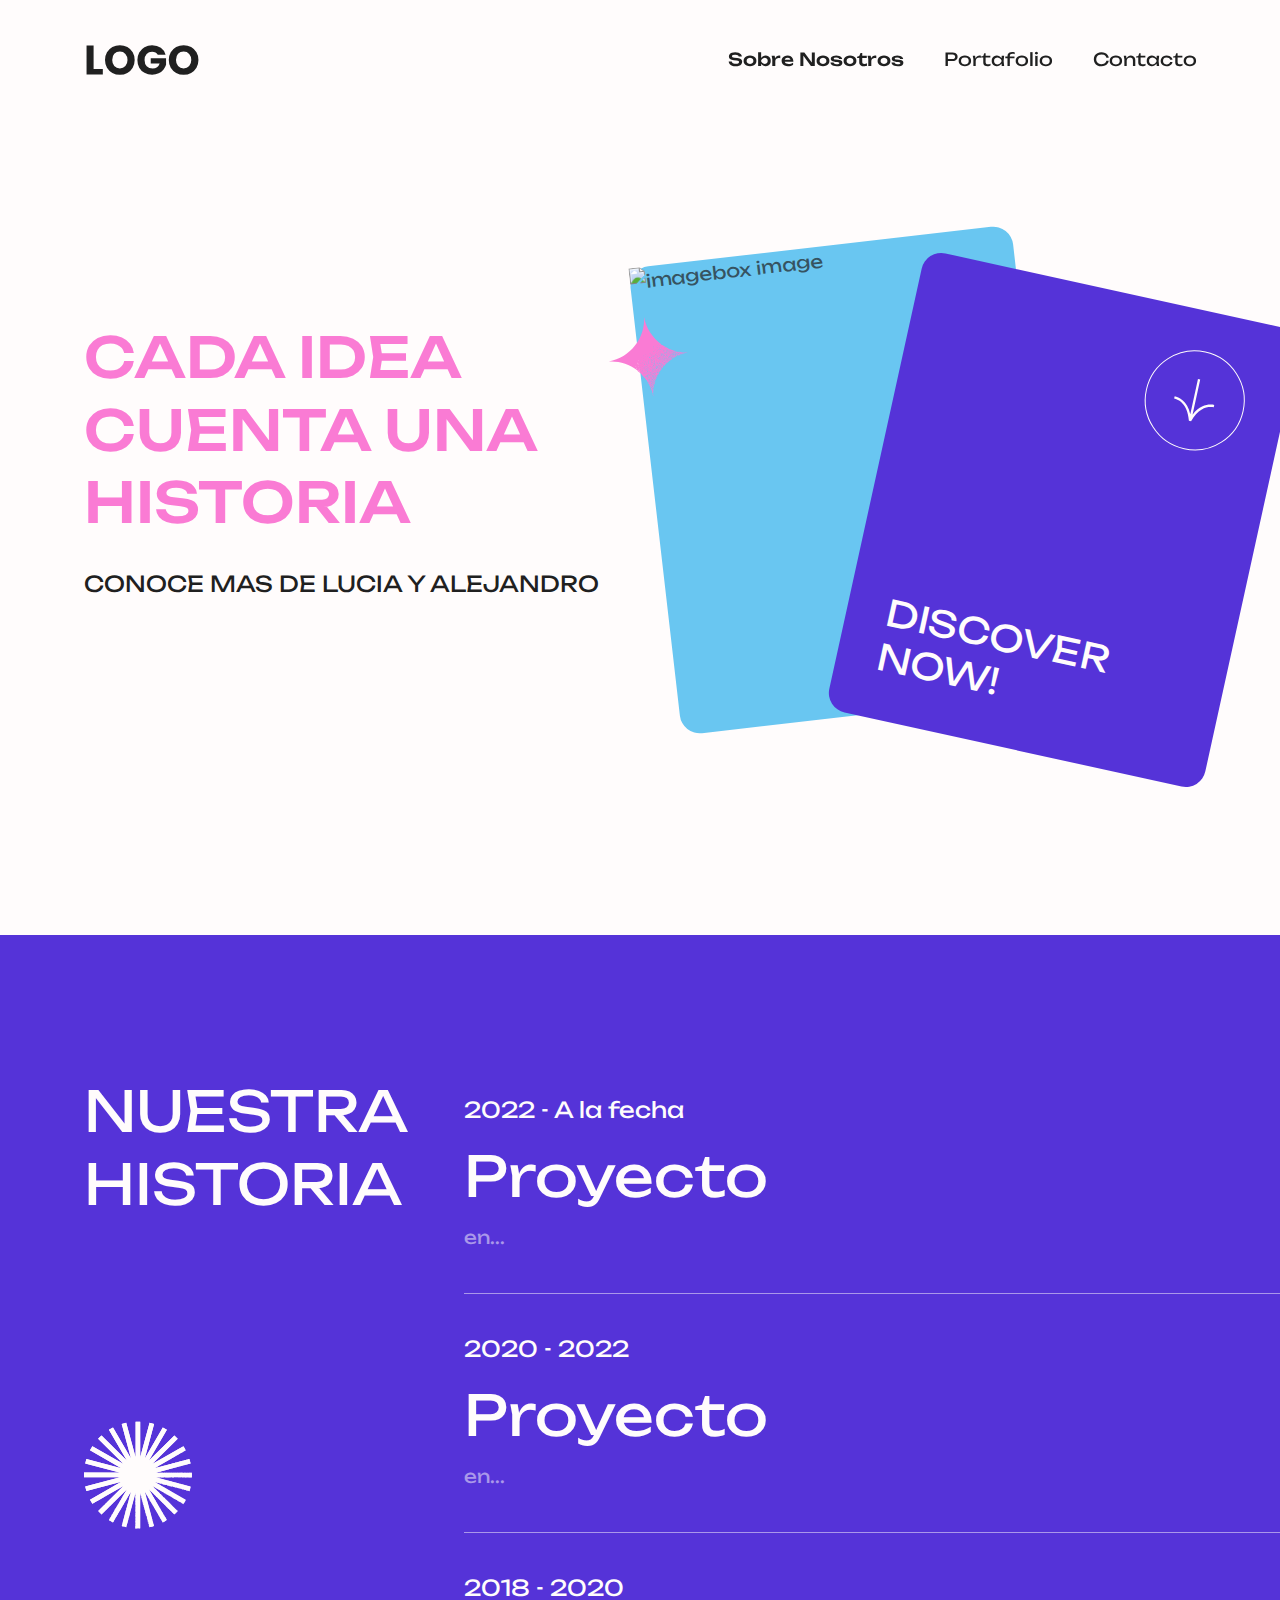
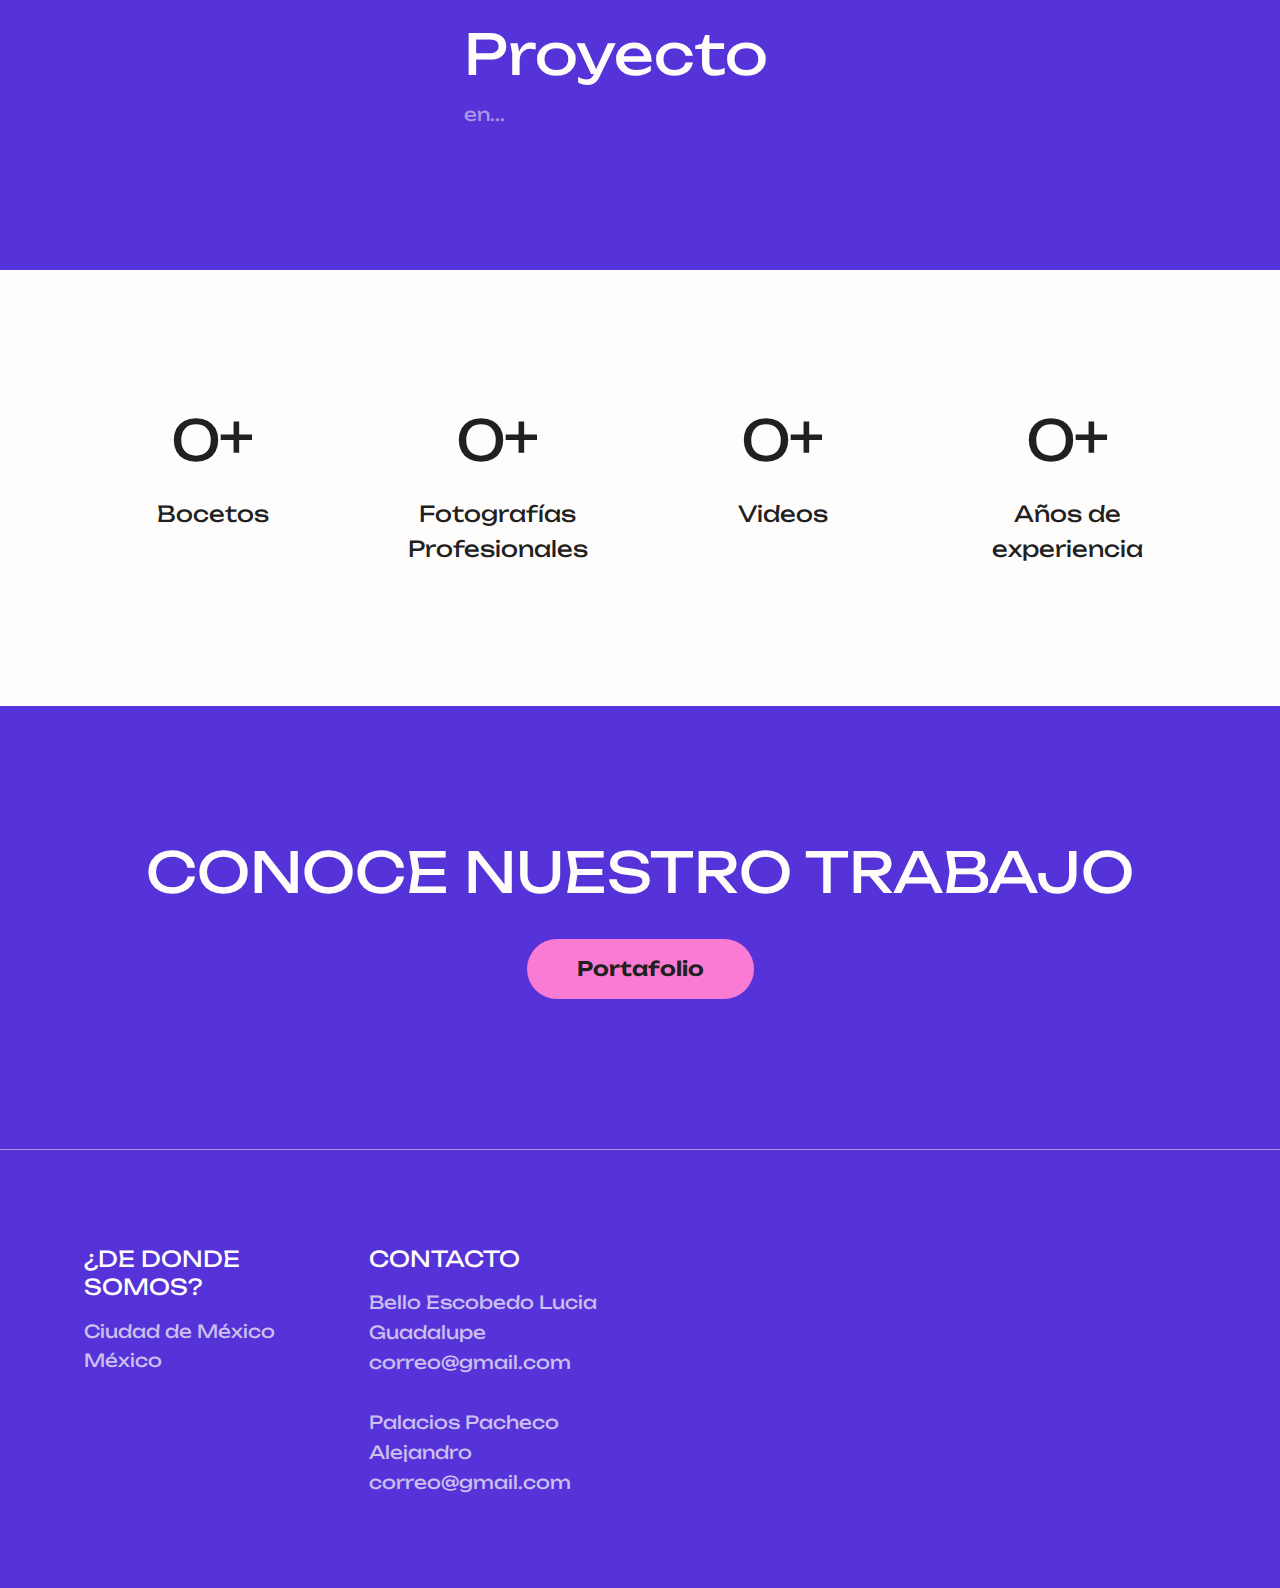
==== index.html @ 8352dde5 "change about html name" ====
<!DOCTYPE html>
<html lang="en">

<head>
  <!-- Meta Tags -->
  <meta charset="utf-8">
  <meta http-equiv="x-ua-compatible" content="ie=edge">
  <meta name="viewport" content="width=device-width, initial-scale=1">
  <meta name="author" content="Laralink">
  <!-- Favicon Icon -->
  <link rel="icon" href="assets/img/favicon.png">
  <title>Sobre Nosotros</title>
  <!-- Plugins Links -->
  <link rel="stylesheet" href="assets/css/bootstrap.min.css">
  <link rel="stylesheet" href="assets/css/fontawesome.min.css">
  <link rel="stylesheet" href="assets/css/odometer-theme-default.css">
  <link rel="stylesheet" href="assets/css/slick.css">
  <!-- Style Links -->
  <link rel="stylesheet" href="assets/css/style.css">
</head>

<body>
  <!-- Start Header Section -->
  <header class="cs_site_header cs_style_1 cs_sticky_header">
    <div class="cs_main_header">
      <div class="container">
        <div class="cs_main_header_in">
          <div class="cs_main_header_left">
            <a class="cs_site_branding" href="index.html">
              <img src="assets/img/logo.svg" alt="Logo">
            </a>
          </div>
          <div class="cs_main_header_right">
            <div class="cs_nav">
              <ul class="cs_nav_list">
                <li class="active">
                  <a href="about.html">Sobre Nosotros</a>
                </li>
                <li>
                  <a href="project.html">Portafolio</a>
                </li>
                <li>
                  <a href="contact.html">Contacto</a>
                </li>
              </ul>
            </div>
          </div>
        </div>
      </div>
    </div>
  </header>
  <!-- End Header Section -->
  <main>
    <!-- Start Hero Section -->
    <section class="cs_hero cs_style_5 position-relative">
      <div class="cs_height_200 cs_height_lg_150"></div>
      <div class="cs_height_45 cs_height_lg_30"></div>
      <div class="container">
        <div class="row align-items-center">
          <div class="col-xl-6">
            <div class="cs_hero_text">
              <h1 class="cs_hero_title cs_font_70 text-uppercase cs_focus_color_2 cs_medium">
                CADA IDEA <br>
                CUENTA UNA <br>HISTORIA
              </h1>
              <div class="cs_hero_subtitle cs_font_25 text-uppercase cs_primary_color">
                Conoce mas de Lucia y Alejandro
              </div>
            </div>
            <div class="cs_height_lg_50"></div>
          </div>
          <div class="col-xl-6">
            <div class="cs_card_wrap">
              <div class="cs_imagebox cs_style_5 cs_focus_bg_3">
                <div class="cs_imagebox_thumbnail">
                  <img class="cs_imagebox_img" src="assets/img/hero/h2.png" alt="imagebox image">
                  <img class="cs_sprin_animation position-absolute" src="assets/img/shapes/star_shape_9.svg" alt="imagebox image">
                </div>
              </div>
              <div class="cs_card cs_style_1 cs_focus_bg cs_white_color">
                <div class="cs_card_in d-flex flex-column justify-content-between">
                  <a href="#experience" class="cs_btn cs_style_3 align-self-end">
                    <img src="assets/img/icons/card_1_light.svg" alt="arrow-icon">
                    <img src="assets/img/icons/card_1_light.svg" alt="arrow-icon">
                  </a>
                  <div class="cs_card_title cs_font_40">
                    DISCOVER <br>
                    NOW!
                  </div>
                </div>
              </div>
            </div>
          </div>
        </div>
      </div>
      <div class="cs_height_200 cs_height_lg_160"></div>
      <div class="cs_height_30"></div>
    </section>
    <!-- End Hero Section -->
    <!-- Start Exprience Section -->
    <section id="experience" class="cs_focus_bg cs_white_color">
      <div class="cs_height_140 cs_height_lg_70"></div>
      <div class="container">
        <div class="row">
          <div class="col-lg-4">
            <div>
              <h2 class="cs_section_title cs_normal cs_white_color cs_font_70 mb-0">
                NUESTRA HISTORIA
              </h2>
              <div class="cs_height_200 cs_height_lg_20"></div>
              <div class="cs_sprin_animation d-none d-lg-inline-block">
                <img src="assets/img/shapes/star_shape_8.svg" alt="Image">
              </div>
            </div>
          </div>
          <div class="col-lg-8">
            <div class="cs_exprience_wrap cs_full_width_right">
              <div class="cs_exprience cs_style_2">
                <div class="cs_exprience_duration cs_font_25 cs_white_color">
                  2022 - A la fecha
                </div>
                <h2 class="cs_exprience_title cs_font_70 cs_normal cs_white_color">
                  Proyecto
                </h2>
                <div class="cs_exprience_meta cs_font_18 cs_white_color cs_opacity_05">
                  en...
                </div>
              </div>
              <div class="cs_exprience cs_style_2">
                <div class="cs_exprience_duration cs_font_25 cs_white_color">
                  2020 - 2022
                </div>
                <h2 class="cs_exprience_title cs_font_70 cs_normal cs_white_color">
                  Proyecto
                </h2>
                <div class="cs_exprience_meta cs_font_18 cs_white_color cs_opacity_05">
                  en...
                </div>
              </div>
              <div class="cs_exprience cs_style_2">
                <div class="cs_exprience_duration cs_font_25 cs_white_color">
                  2018 - 2020
                </div>
                <h2 class="cs_exprience_title cs_font_70 cs_normal cs_white_color">
                  Proyecto
                </h2>
                <div class="cs_exprience_meta cs_font_18 cs_white_color cs_opacity_05">
                  en...
                </div>
              </div>
            </div>
          </div>
        </div>
      </div>
      <div class="cs_height_100 cs_height_lg_30"></div>
    </section>
    <!-- End  Exprience Section -->
    <!-- Start Funfact Section -->
    <section>
      <div class="cs_height_130 cs_height_lg_70"></div>
      <div class="container">
        <div class="row">
          <div class="col-lg-3 col-md-6">
            <div class="cs_funfact cs_style_2 text-center">
              <h3 class="cs_font_70 cs_primary_color cs_normal">
                <span>
                  <span class="odometer" data-count-to="50"></span>+
                </span>
              </h3>
              <p class="cs_font_25 cs_primary_color cs_normal">
                Bocetos
              </p>
            </div>
          </div>
          <div class="col-lg-3 col-md-6">
            <div class="cs_funfact cs_style_2 text-center">
              <h3 class="cs_font_70 cs_primary_color cs_normal">
                <span>
                  <span class="odometer" data-count-to="80"></span>+
                </span>
              </h3>
              <p class="cs_font_25 cs_primary_color cs_normal">
                Fotografías Profesionales
              </p>
            </div>
          </div>
          <div class="col-lg-3 col-md-6">
            <div class="cs_funfact cs_style_2 text-center">
              <h3 class="cs_font_70 cs_primary_color cs_normal">
                <span>
                  <span class="odometer" data-count-to="10"></span>+
                </span>
              </h3>
              <p class="cs_font_25 cs_primary_color cs_normal">
                Videos
              </p>
            </div>
          </div>
          <div class="col-lg-3 col-md-6">
            <div class="cs_funfact cs_style_2 text-center">
              <h3 class="cs_font_70 cs_primary_color cs_normal">
                <span>
                  <span class="odometer" data-count-to="8"></span>+
                </span>
              </h3>
              <p class="cs_font_25 cs_primary_color cs_normal">
                Años de experiencia
              </p>
            </div>
          </div>
        </div>
      </div>
      <div class="cs_height_110 cs_height_lg_40"></div>
    </section>
    <!-- End Funfact Section -->
    
    
    <!-- Start Cta Section -->
    <section class="cs_focus_bg cs_white_color">
      <div class="container">
        <div class="cs_cta cs_style_1 text-center">
          <div class="cs_height_130 cs_height_lg_70"></div>
          <div class="cs_cta_info">
            <h2 class="cs_cta_title cs_normal text-uppercase cs_white_color cs_font_70">
              CONOCE NUESTRO TRABAJO
            </h2>
            <a class="cs_btn cs_style_1 cs_focus_2" href="project.html">
              <span>Portafolio</span>
            </a>
          </div>
          <div class="cs_height_150 cs_height_lg_80"></div>
        </div>
      </div>
      <div class="cs_height_1 cs_height_lg_1 cs_secondary_bg cs_opacity_05"></div>
    </section>
    <!-- End Cta Section -->
  </main>
  <!-- Start Footer Section -->
  <footer class="cs_footer cs_style_1 cs_focus_bg cs_white_color">
    <div class="cs_height_85 cs_height_lg_65"></div>
    <div class="container">
      <div class="row">
        <div class="col-xl-3 col-md-6">
          <div class="cs_widget_wrap">
            <h4 class="cs_widget_title cs_white_color cs_font_25 text-uppercase cs_normal">
              ¿De donde somos?
            </h4>
            <p class="cs_fooer_text cs_font_18 cs_opacity_07 mb-0">
              Ciudad de México <br>
              México
            </p>
          </div>
        </div>
        <div class="col-xl-3 col-md-6">
          <div class="cs_widget_wrap">
            <h4 class="cs_widget_title cs_white_color cs_font_25 text-uppercase cs_normal">
              Contacto
            </h4>
            <ul class="cs_text_list cs_mp_0 cs_opacity_07 mb-0">
              <li class="cs_font_18">Bello Escobedo Lucia Guadalupe</li>
              <li class="cs_font_18">correo@gmail.com</li><br>
              <li class="cs_font_18">Palacios Pacheco Alejandro</li>
              <li class="cs_font_18">correo@gmail.com</li>
            </ul>
          </div>
        </div>
      </div>
    </div>
    <div class="cs_height_60 cs_height_lg_50"></div>
  </footer>
  <!-- End Footer Section -->
  <!-- Scripts -->
  <script src="assets/js/plugins/jquery-3.6.0.min.js"></script>
  <script src="assets/js/plugins/slick.min.js"></script>
  <script src="assets/js/plugins/odometer.min.js"></script>
  <script src="assets/js/plugins/isotope.pkg.min.js"></script>
  <script src="assets/js/main.js"></script>
</body>
</html>
---- assets/css/odometer-theme-default.css ----
.odometer.odometer-auto-theme, .odometer.odometer-theme-default {
  display: inline-block;
  vertical-align: middle;
  *vertical-align: auto;
  *zoom: 1;
  *display: inline;
  position: relative;
}
.odometer.odometer-auto-theme .odometer-digit, .odometer.odometer-theme-default .odometer-digit {
  display: inline-block;
  vertical-align: middle;
  *vertical-align: auto;
  *zoom: 1;
  *display: inline;
  position: relative;
}
.odometer.odometer-auto-theme .odometer-digit .odometer-digit-spacer, .odometer.odometer-theme-default .odometer-digit .odometer-digit-spacer {
  display: inline-block;
  vertical-align: middle;
  *vertical-align: auto;
  *zoom: 1;
  *display: inline;
  visibility: hidden;
}
.odometer.odometer-auto-theme .odometer-digit .odometer-digit-inner, .odometer.odometer-theme-default .odometer-digit .odometer-digit-inner {
  text-align: left;
  display: block;
  position: absolute;
  top: 0;
  left: 0;
  right: 0;
  bottom: 0;
  overflow: hidden;
}
.odometer.odometer-auto-theme .odometer-digit .odometer-ribbon, .odometer.odometer-theme-default .odometer-digit .odometer-ribbon {
  display: block;
}
.odometer.odometer-auto-theme .odometer-digit .odometer-ribbon-inner, .odometer.odometer-theme-default .odometer-digit .odometer-ribbon-inner {
  display: block;
  -webkit-backface-visibility: hidden;
}
.odometer.odometer-auto-theme .odometer-digit .odometer-value, .odometer.odometer-theme-default .odometer-digit .odometer-value {
  display: block;
  -webkit-transform: translateZ(0);
}
.odometer.odometer-auto-theme .odometer-digit .odometer-value.odometer-last-value, .odometer.odometer-theme-default .odometer-digit .odometer-value.odometer-last-value {
  position: absolute;
}
.odometer.odometer-auto-theme.odometer-animating-up .odometer-ribbon-inner, .odometer.odometer-theme-default.odometer-animating-up .odometer-ribbon-inner {
  -webkit-transition: -webkit-transform 2s;
  -moz-transition: -moz-transform 2s;
  -ms-transition: -ms-transform 2s;
  -o-transition: -o-transform 2s;
  transition: transform 2s;
}
.odometer.odometer-auto-theme.odometer-animating-up.odometer-animating .odometer-ribbon-inner, .odometer.odometer-theme-default.odometer-animating-up.odometer-animating .odometer-ribbon-inner {
  -webkit-transform: translateY(-100%);
  -moz-transform: translateY(-100%);
  -ms-transform: translateY(-100%);
  -o-transform: translateY(-100%);
  transform: translateY(-100%);
}
.odometer.odometer-auto-theme.odometer-animating-down .odometer-ribbon-inner, .odometer.odometer-theme-default.odometer-animating-down .odometer-ribbon-inner {
  -webkit-transform: translateY(-100%);
  -moz-transform: translateY(-100%);
  -ms-transform: translateY(-100%);
  -o-transform: translateY(-100%);
  transform: translateY(-100%);
}
.odometer.odometer-auto-theme.odometer-animating-down.odometer-animating .odometer-ribbon-inner, .odometer.odometer-theme-default.odometer-animating-down.odometer-animating .odometer-ribbon-inner {
  -webkit-transition: -webkit-transform 2s;
  -moz-transition: -moz-transform 2s;
  -ms-transition: -ms-transform 2s;
  -o-transition: -o-transform 2s;
  transition: transform 2s;
  -webkit-transform: translateY(0);
  -moz-transform: translateY(0);
  -ms-transform: translateY(0);
  -o-transform: translateY(0);
  transform: translateY(0);
}

.odometer.odometer-auto-theme, .odometer.odometer-theme-default {
  line-height: 1.1em;
}
.odometer.odometer-auto-theme .odometer-value, .odometer.odometer-theme-default .odometer-value {
  text-align: center;
}
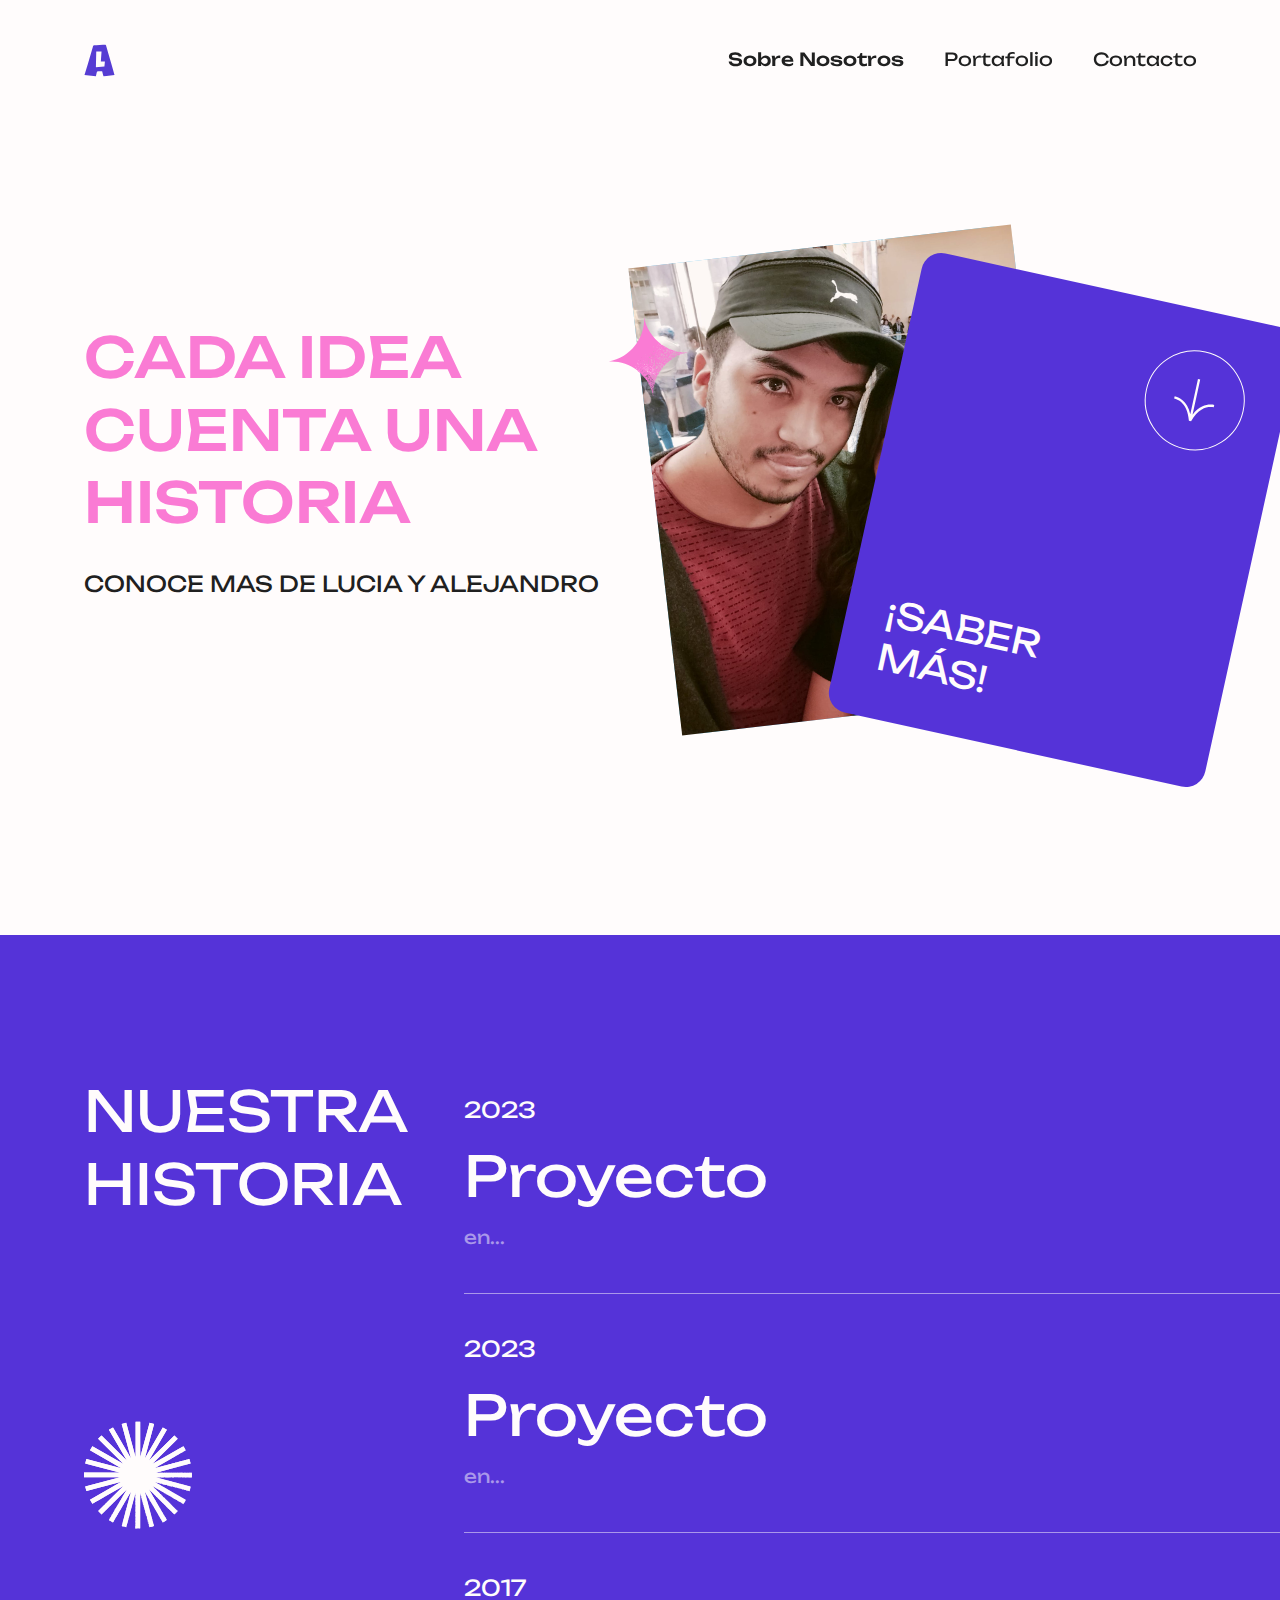
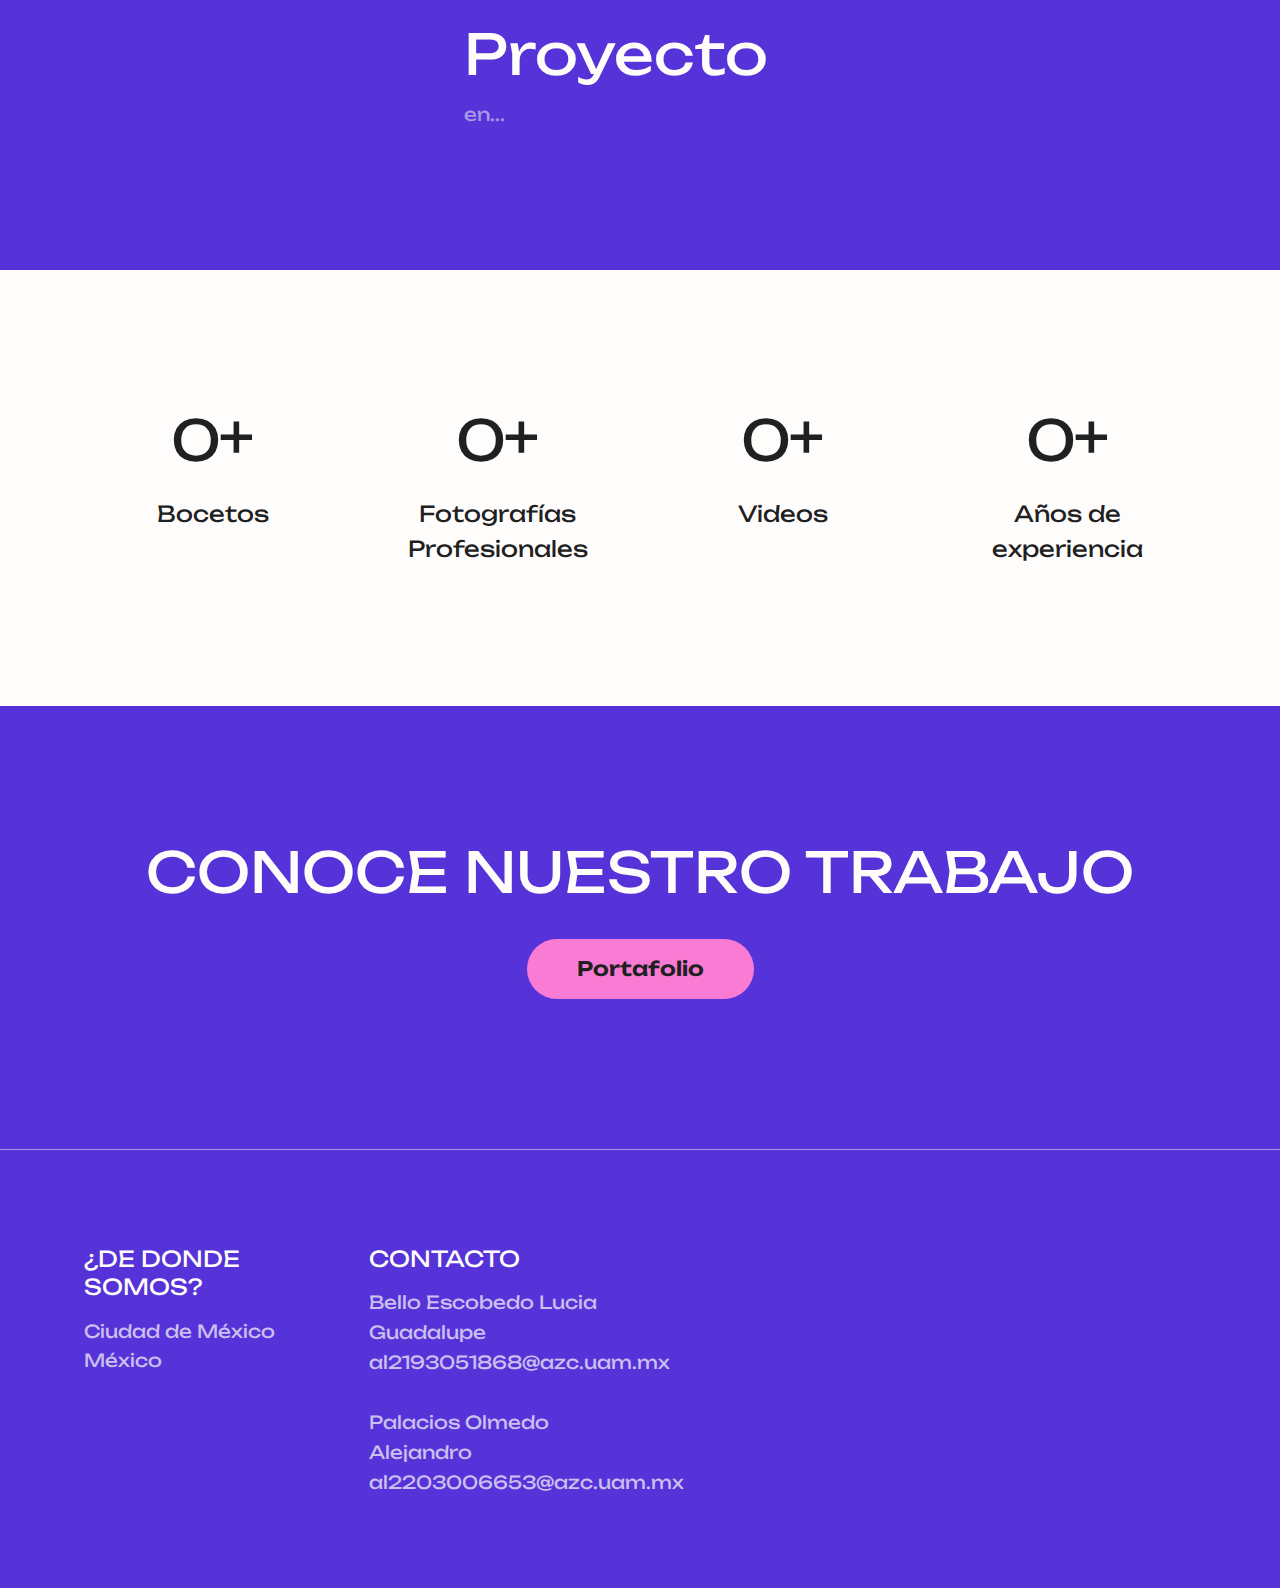
==== commit 17f3a173: "Gallery Descriptions" ====
--- a/index.html
+++ b/index.html
@@ -1,5 +1,5 @@
 <!DOCTYPE html>
-<html lang="en">
+<html lang="es">
 
 <head>
   <!-- Meta Tags -->
@@ -34,7 +34,7 @@
             <div class="cs_nav">
               <ul class="cs_nav_list">
                 <li class="active">
-                  <a href="about.html">Sobre Nosotros</a>
+                  <a href="index.html">Sobre Nosotros</a>
                 </li>
                 <li>
                   <a href="project.html">Portafolio</a>
@@ -73,7 +73,7 @@
             <div class="cs_card_wrap">
               <div class="cs_imagebox cs_style_5 cs_focus_bg_3">
                 <div class="cs_imagebox_thumbnail">
-                  <img class="cs_imagebox_img" src="assets/img/hero/h2.png" alt="imagebox image">
+                  <img class="cs_imagebox_img" src="assets/img/about/Alejandro-Lucia.jpeg" alt="imagebox image">
                   <img class="cs_sprin_animation position-absolute" src="assets/img/shapes/star_shape_9.svg" alt="imagebox image">
                 </div>
               </div>
@@ -84,8 +84,8 @@
                     <img src="assets/img/icons/card_1_light.svg" alt="arrow-icon">
                   </a>
                   <div class="cs_card_title cs_font_40">
-                    DISCOVER <br>
-                    NOW!
+                    ¡SABER <br>
+                    MÁS!
                   </div>
                 </div>
               </div>
@@ -117,7 +117,7 @@
             <div class="cs_exprience_wrap cs_full_width_right">
               <div class="cs_exprience cs_style_2">
                 <div class="cs_exprience_duration cs_font_25 cs_white_color">
-                  2022 - A la fecha
+                  2023
                 </div>
                 <h2 class="cs_exprience_title cs_font_70 cs_normal cs_white_color">
                   Proyecto
@@ -128,7 +128,7 @@
               </div>
               <div class="cs_exprience cs_style_2">
                 <div class="cs_exprience_duration cs_font_25 cs_white_color">
-                  2020 - 2022
+                  2023
                 </div>
                 <h2 class="cs_exprience_title cs_font_70 cs_normal cs_white_color">
                   Proyecto
@@ -139,7 +139,7 @@
               </div>
               <div class="cs_exprience cs_style_2">
                 <div class="cs_exprience_duration cs_font_25 cs_white_color">
-                  2018 - 2020
+                  2017
                 </div>
                 <h2 class="cs_exprience_title cs_font_70 cs_normal cs_white_color">
                   Proyecto
@@ -258,9 +258,9 @@
             </h4>
             <ul class="cs_text_list cs_mp_0 cs_opacity_07 mb-0">
               <li class="cs_font_18">Bello Escobedo Lucia Guadalupe</li>
-              <li class="cs_font_18">correo@gmail.com</li><br>
-              <li class="cs_font_18">Palacios Pacheco Alejandro</li>
-              <li class="cs_font_18">correo@gmail.com</li>
+              <li class="cs_font_18">al2193051868@azc.uam.mx</li><br>
+              <li class="cs_font_18">Palacios Olmedo Alejandro</li>
+              <li class="cs_font_18">al2203006653@azc.uam.mx</li>
             </ul>
           </div>
         </div>
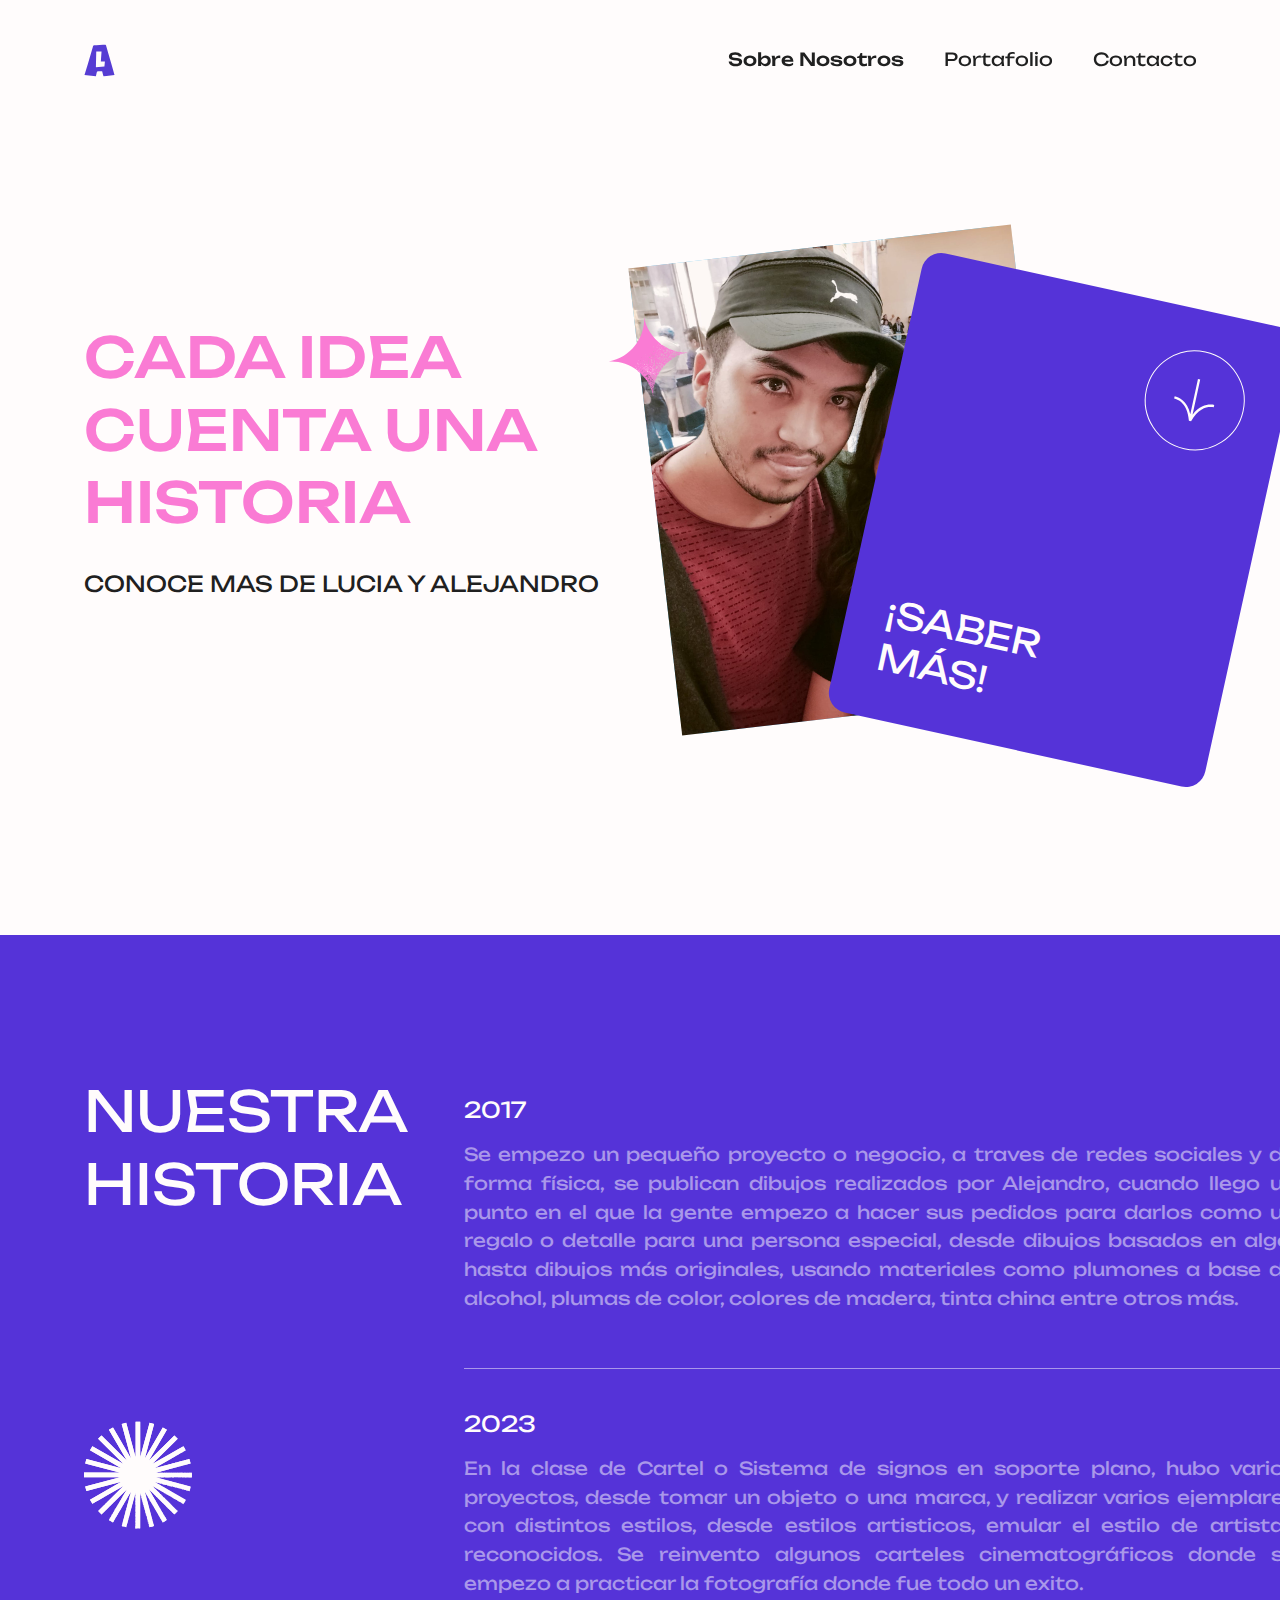
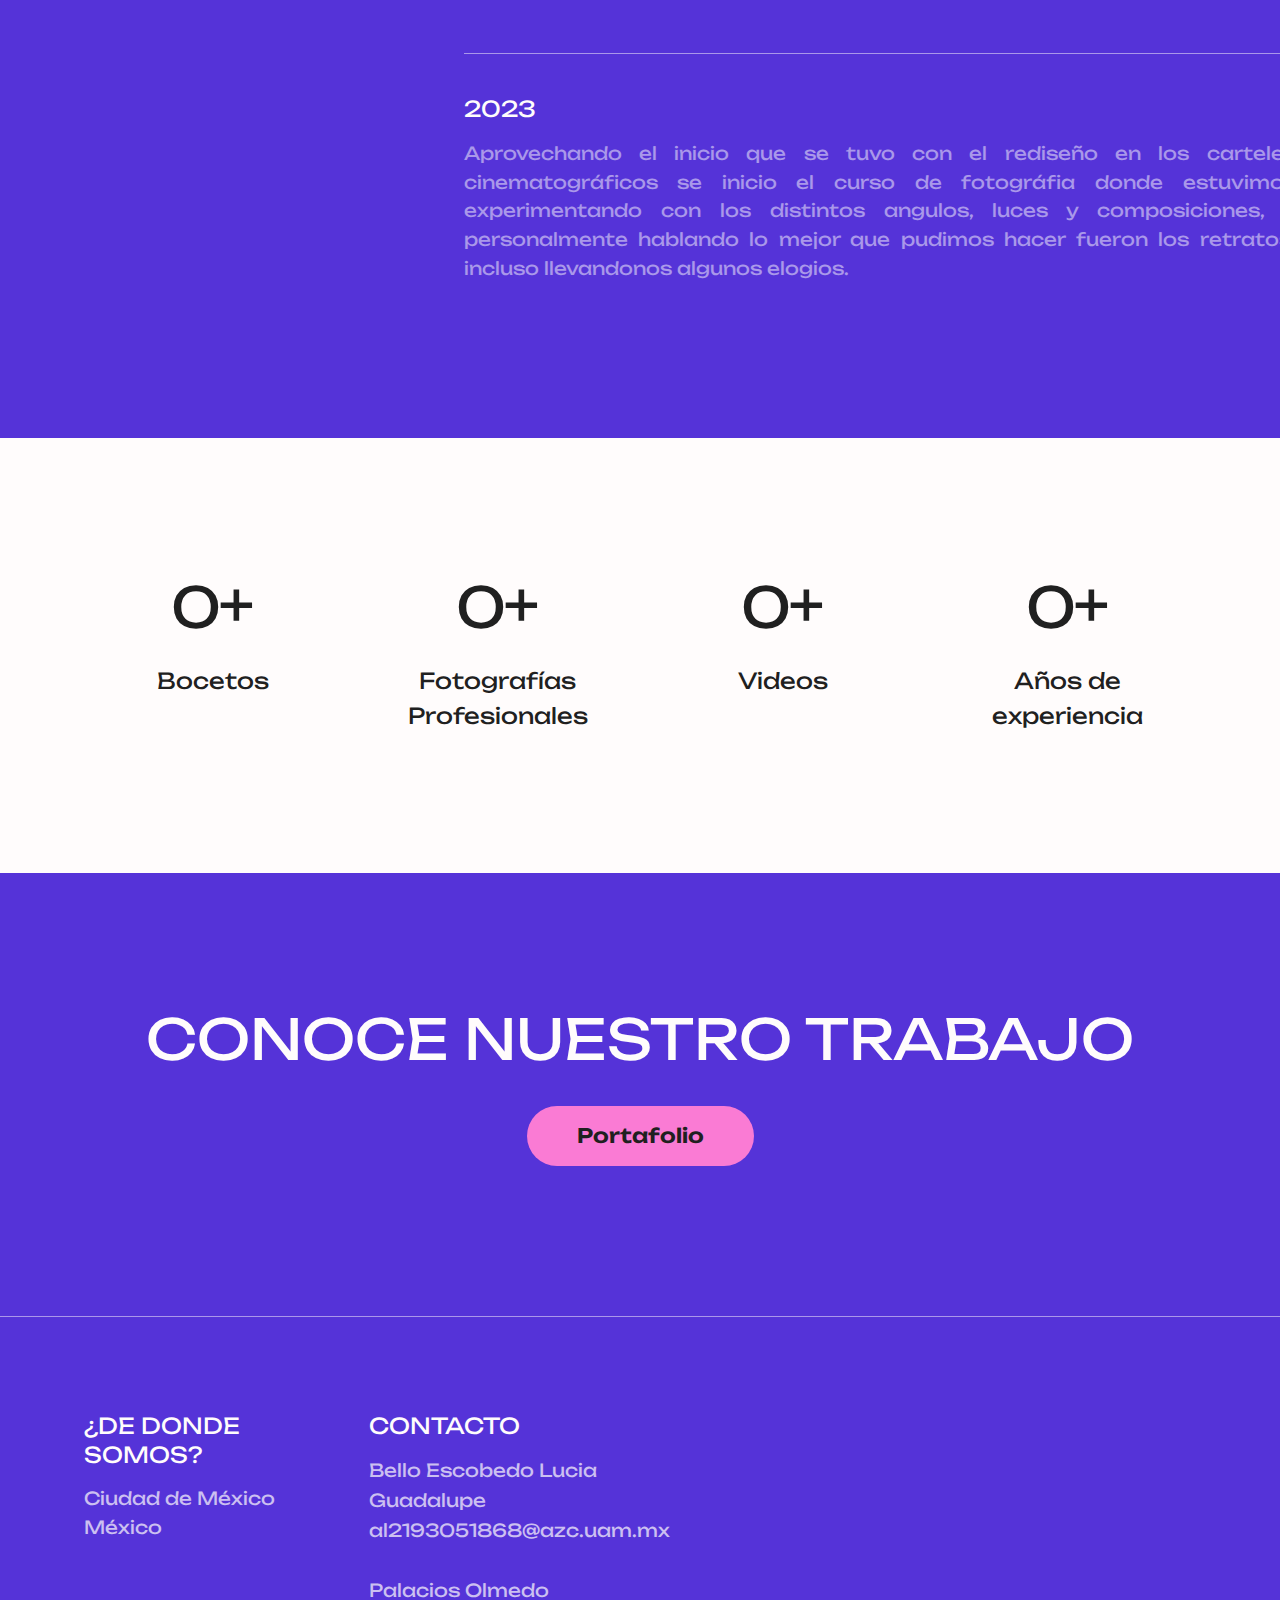
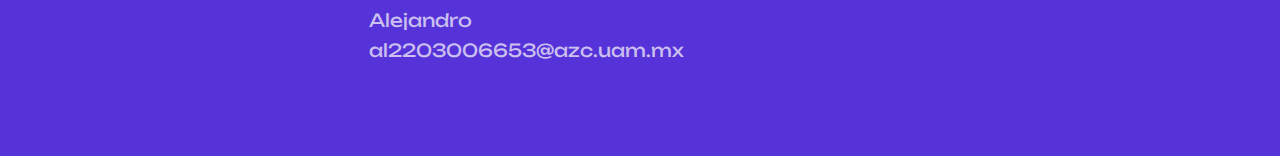
==== commit 3f7e21c8: "Content Change" ====
--- a/index.html
+++ b/index.html
@@ -117,36 +117,31 @@
             <div class="cs_exprience_wrap cs_full_width_right">
               <div class="cs_exprience cs_style_2">
                 <div class="cs_exprience_duration cs_font_25 cs_white_color">
-                  2023
-                </div>
-                <h2 class="cs_exprience_title cs_font_70 cs_normal cs_white_color">
-                  Proyecto
-                </h2>
-                <div class="cs_exprience_meta cs_font_18 cs_white_color cs_opacity_05">
-                  en...
-                </div>
+                  2017
+                </div>
+                <p class="cs_text_style_about cs_exprience_meta cs_font_18 cs_white_color cs_opacity_05">
+                  Se empezo un pequeño proyecto o negocio, a traves de redes sociales y de forma física, se publican dibujos realizados por Alejandro, cuando llego un punto en el que la gente empezo 
+                  a hacer sus pedidos para darlos como un regalo o detalle para una persona especial, desde dibujos basados en algo, hasta dibujos más originales, usando materiales como plumones a base 
+                  de alcohol, plumas de color, colores de madera, tinta china entre otros más.
+                </p>
               </div>
               <div class="cs_exprience cs_style_2">
                 <div class="cs_exprience_duration cs_font_25 cs_white_color">
                   2023
                 </div>
-                <h2 class="cs_exprience_title cs_font_70 cs_normal cs_white_color">
-                  Proyecto
-                </h2>
-                <div class="cs_exprience_meta cs_font_18 cs_white_color cs_opacity_05">
-                  en...
-                </div>
+                <p class="cs_text_style_about cs_exprience_meta cs_font_18 cs_white_color cs_opacity_05">
+                  En la clase de Cartel o Sistema de signos en soporte plano, hubo varios proyectos, desde tomar un objeto o una marca, y realizar varios ejemplares con distintos estilos, desde estilos 
+                  artisticos, emular el estilo de artistas reconocidos. Se reinvento algunos carteles cinematográficos donde se empezo a practicar la fotografía donde fue todo un exito.
+                </p>
               </div>
               <div class="cs_exprience cs_style_2">
                 <div class="cs_exprience_duration cs_font_25 cs_white_color">
-                  2017
-                </div>
-                <h2 class="cs_exprience_title cs_font_70 cs_normal cs_white_color">
-                  Proyecto
-                </h2>
-                <div class="cs_exprience_meta cs_font_18 cs_white_color cs_opacity_05">
-                  en...
-                </div>
+                  2023
+                </div>
+                <p class="cs_text_style_about cs_exprience_meta cs_font_18 cs_white_color cs_opacity_05">
+                  Aprovechando el inicio que se tuvo con el rediseño en los carteles cinematográficos se inicio el curso de fotográfia donde estuvimos experimentando con los distintos angulos, luces y 
+                  composiciones, y personalmente hablando lo mejor que pudimos hacer fueron los retratos, incluso llevandonos algunos elogios.
+                </p>
               </div>
             </div>
           </div>
--- a/assets/css/style.css
+++ b/assets/css/style.css
@@ -1,42 +1,3 @@
-/*--------------------------------------------------------------
->> TABLE OF CONTENTS:
-----------------------------------------------------------------
-1. Typography
-2. Spacing
-3. General
-4. Preloader
-5. Header
-6. Button
-7. Footer
-8. Isotope
-9. Hero
-10. FunFact
-11. Pagination
-12. About
-13. ImageBox
-14. CTA
-15. Accordian
-16. Testimonial
-17. Slider
-18. Portfolio
-19. Service
-20. Brand
-21. Animation
-22. Blog
-23. Award
-24. Form
-25. Price
-26. Experience
-27. Contact
-28. Social
-
---------------------------------------------------------------*/
-/*--------------------------------------------------------------
-## Basic Color
-----------------------------------------------------------------*/
-/*--------------------------------------------------------------
-1. Typography
-----------------------------------------------------------------*/
 @import url("https://fonts.googleapis.com/css2?family=Unbounded:wght@400;500;600;700;800;900&display=swap");
 body,
 html {
@@ -317,9 +278,7 @@
   font-weight: 900;
 }
 
-/*--------------------------------------------------------------
-  2. Spacing
-----------------------------------------------------------------*/
+
 @media screen and (min-width: 992px) {
   .cs_height_1 {
     height: 1px;
@@ -1524,9 +1483,7 @@
     height: 200px;
   }
 }
-/*-----------------------------------------------------------
-  3. General
------------------------------------------------------------*/
+
 .cs_mp_0 {
   list-style: none;
   margin: 0;
@@ -2185,9 +2142,7 @@
   gap: 30px 0;
 }
 
-/*--------------------------------------------------------------
-  4. Preloader
-----------------------------------------------------------------*/
+
 .cs_preloader {
   position: fixed;
   z-index: 99999;
@@ -2229,9 +2184,7 @@
   font-size: 16px;
 }
 
-/*--------------------------------------------------------------
-5. Header
-----------------------------------------------------------------*/
+
 .cs_site_header {
   position: relative;
   z-index: 101;
@@ -2855,9 +2808,7 @@
     max-height: 32px;
   }
 }
-/*--------------------------------------------------------------
-6. Button
-----------------------------------------------------------------*/
+
 .cs_btn.cs_style_1 {
   padding: 15px 50px;
   display: -webkit-inline-box;
@@ -3060,9 +3011,7 @@
           transform: scale(0);
 }
 
-/*--------------------------------------------------------------
-  7. Footer
-----------------------------------------------------------------*/
+
 .cs_footer.cs_style_1 .cs_widget_wrap {
   margin-bottom: 30px;
 }
@@ -3106,9 +3055,7 @@
   }
 }
 
-/*--------------------------------------------------------------
-8. Isotope
-----------------------------------------------------------------*/
+
 .cs_isotop {
   -webkit-transition: all 0.4s ease;
   transition: all 0.4s ease;
@@ -3367,9 +3314,7 @@
     padding-bottom: 3px;
   }
 }
-/*--------------------------------------------------------------
-9. Hero
-----------------------------------------------------------------*/
+
 .cs_hero.cs_style_1 {
   min-height: 1000px;
   position: relative;
@@ -3508,9 +3453,7 @@
   margin-bottom: 20px;
 }
 
-/*--------------------------------------------------------------
-10. FunFact
-----------------------------------------------------------------*/
+
 .cs_funfact.cs_style_1 {
   text-align: center;
   display: -webkit-box;
@@ -3553,9 +3496,7 @@
   }
 }
 
-/*--------------------------------------------------------------
-11. Pagination
-----------------------------------------------------------------*/
+
 .cs_pagenation.cs_style_1 {
   display: -webkit-box;
   display: -ms-flexbox;
@@ -3582,9 +3523,7 @@
   }
 }
 
-/*--------------------------------------------------------------
-12. About
-----------------------------------------------------------------*/
+
 .cs_about.cs_style_1 .cs_about_text {
   margin-top: 10px;
 }
@@ -3623,9 +3562,7 @@
   }
 }
 
-/*--------------------------------------------------------------
-13. ImageBox
-----------------------------------------------------------------*/
+
 .cs_imagebox.cs_style_1 {
   max-width: 550px;
   max-height: 580px;
@@ -3806,9 +3743,7 @@
   }
 }
 
-/*--------------------------------------------------------------
-14. CTA
-----------------------------------------------------------------*/
+
 .cs_cta.cs_style_1 {
   padding: 0 20px;
 }
@@ -3934,9 +3869,7 @@
   }
 }
 
-/*--------------------------------------------------------------
-15. Accordion
-----------------------------------------------------------------*/
+
 .cs_accordians.cs_style_1 .cs_accordian {
   border-top: 1px solid rgba(255, 252, 252, 0.5);
 }
@@ -4106,9 +4039,7 @@
   }
 }
 
-/*--------------------------------------------------------------
-16. Testimonial
-----------------------------------------------------------------*/
+
 .cs_testimonial.cs_style_1 {
   margin-bottom: 70px;
 }
@@ -4258,9 +4189,7 @@
   color: #fffcfc;
 }
 
-/*--------------------------------------------------------------
-17. Slider
-----------------------------------------------------------------*/
+
 .cs_slider .cs_slider_container {
   position: relative;
   z-index: 9;
@@ -4531,9 +4460,7 @@
     display: flex !important;
   }
 }
-/*--------------------------------------------------------------
-18. Portfolio
-----------------------------------------------------------------*/
+
 .cs_portfolio.cs_style_1 .cs_portfolio_thumbnail {
   margin-bottom: 20px;
 }
@@ -4546,6 +4473,11 @@
 }
 .cs_portfolio.cs_style_1 .cs_portfolio_title {
   margin-bottom: 10px;
+}
+
+.cs_text_style_about {
+  text-align: justify;
+  max-width: 65rem;
 }
 
 /*-----------Portfolio Style 2------------*/
@@ -4892,9 +4824,7 @@
   }
 }
 
-/*--------------------------------------------------------------
-19. Service
-----------------------------------------------------------------*/
+
 .cs_service.cs_style_1,
 .cs_service.cs_style_2 {
   display: -webkit-box;
@@ -5310,9 +5240,7 @@
   padding-left: 40px;
 }
 
-/*--------------------------------------------------------------
-20. Brand
-----------------------------------------------------------------*/
+
 .cs_brand.cs_style_1 {
   height: 80px;
   width: 100%;
@@ -5357,9 +5285,7 @@
   }
 }
 
-/*--------------------------------------------------------------
-21. Animation
-----------------------------------------------------------------*/
+
 .cs_moving_container_wrap {
   overflow: hidden;
   display: -webkit-box;
@@ -5600,9 +5526,7 @@
     padding: 10px 0;
   }
 }
-/*--------------------------------------------------------------
-22. Blog
-----------------------------------------------------------------*/
+
 .cs_blog.cs_style_1 {
   margin-bottom: 30px;
 }
@@ -5918,9 +5842,7 @@
   }
 }
 
-/*--------------------------------------------------------------
-23. Award
-----------------------------------------------------------------*/
+
 .cs_award.cs_style_1 {
   border-top: 1px solid rgba(255, 252, 252, 0.5);
   padding: 45px 0;
@@ -6011,9 +5933,7 @@
   }
 }
 
-/*--------------------------------------------------------------
-24. Form
-----------------------------------------------------------------*/
+
 .cs_newsletter.cs_style_1 input,
 .cs_newsletter.cs_style_1 button {
   border: none;
@@ -6155,9 +6075,7 @@
   border-color: #fa7bd4;
 }
 
-/*--------------------------------------------------------------
-25. Price
-----------------------------------------------------------------*/
+
 .cs_price.cs_style_1 {
   margin-bottom: 24px;
 }
@@ -6265,9 +6183,7 @@
   }
 }
 
-/*--------------------------------------------------------------
-26. Experience
-----------------------------------------------------------------*/
+
 .cs_exprience.cs_style_1 .cs_exprience_shape,
 .cs_exprience.cs_style_1 .cs_exprience_duration {
   margin-bottom: 30px;
@@ -6364,9 +6280,7 @@
   }
 }
 
-/*--------------------------------------------------------------
-27. Contact
-----------------------------------------------------------------*/
+
 .cs_contact.cs_style_1 .cs_text_list {
   margin-bottom: 50px;
 }
@@ -6402,9 +6316,7 @@
   }
 }
 
-/*--------------------------------------------------------------
-28. Social
-----------------------------------------------------------------*/
+
 .cs_social.cs_style_1 {
   display: -webkit-box;
   display: -ms-flexbox;
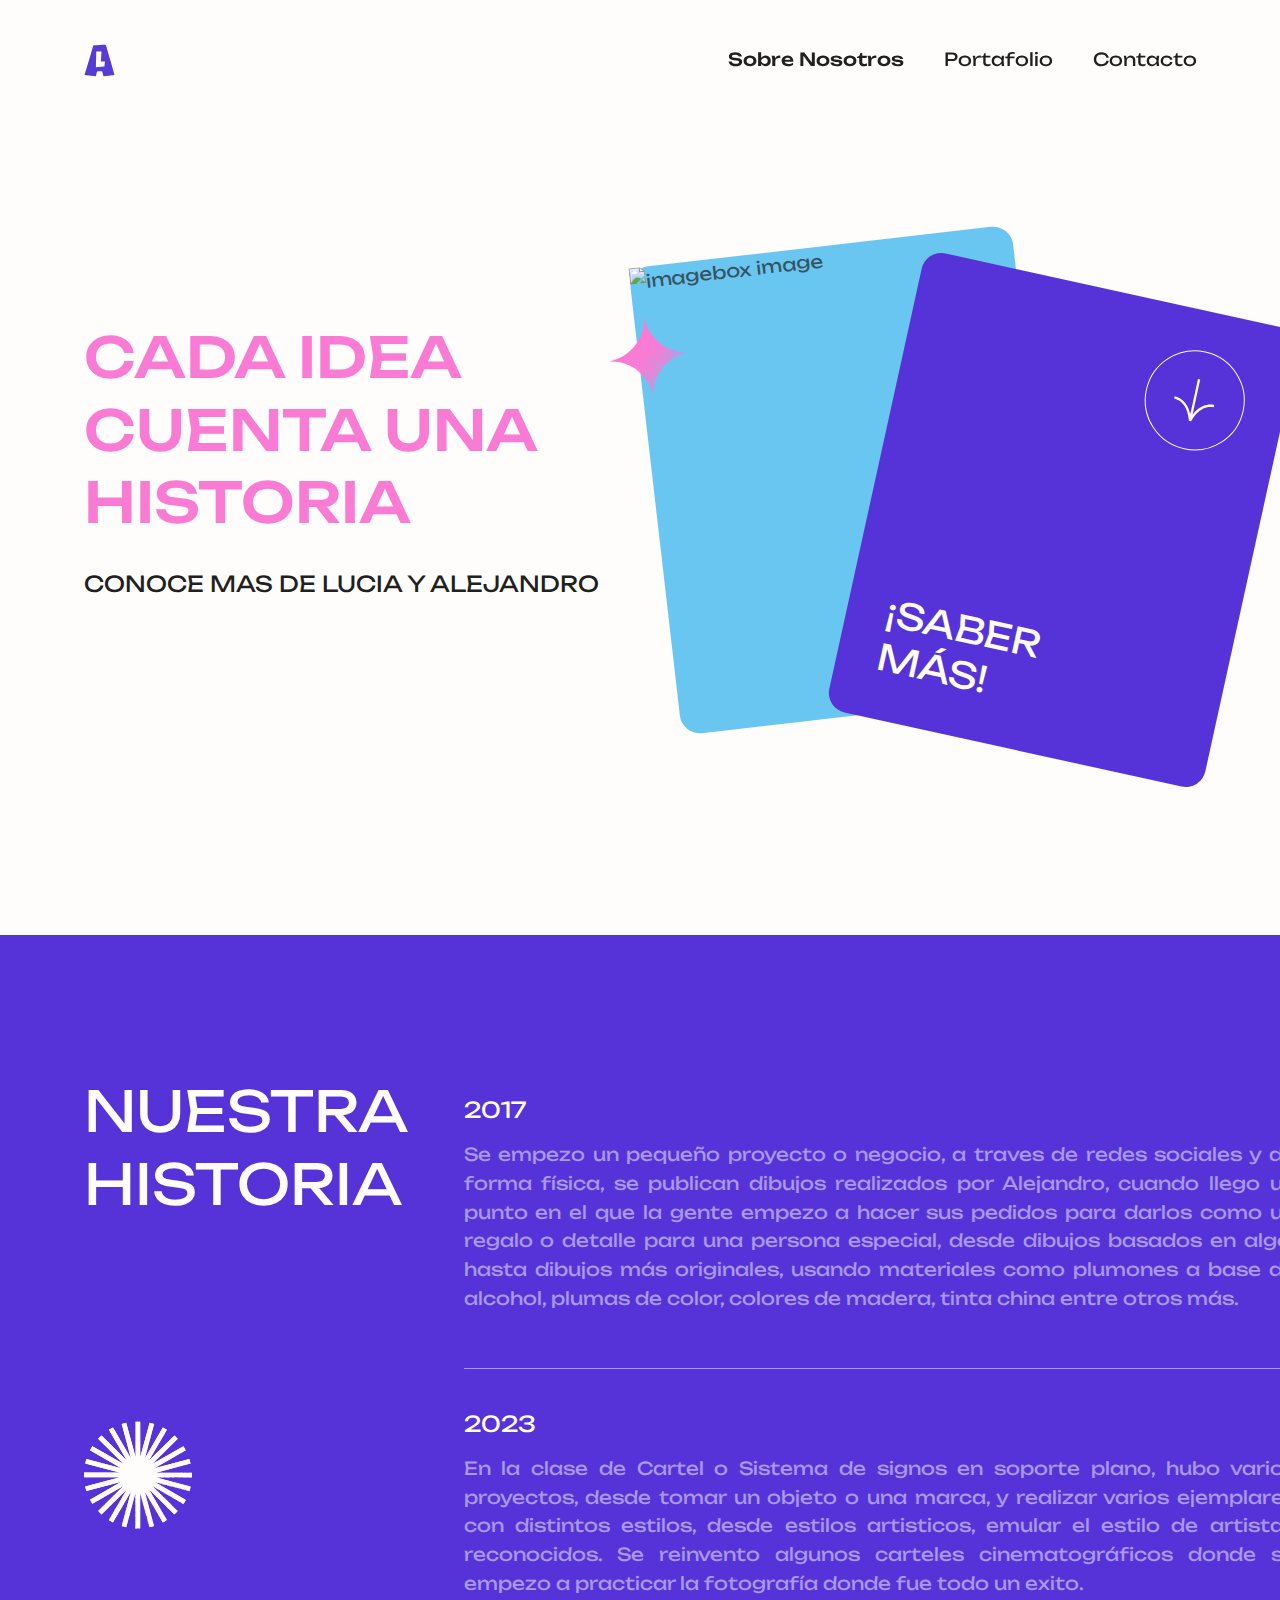
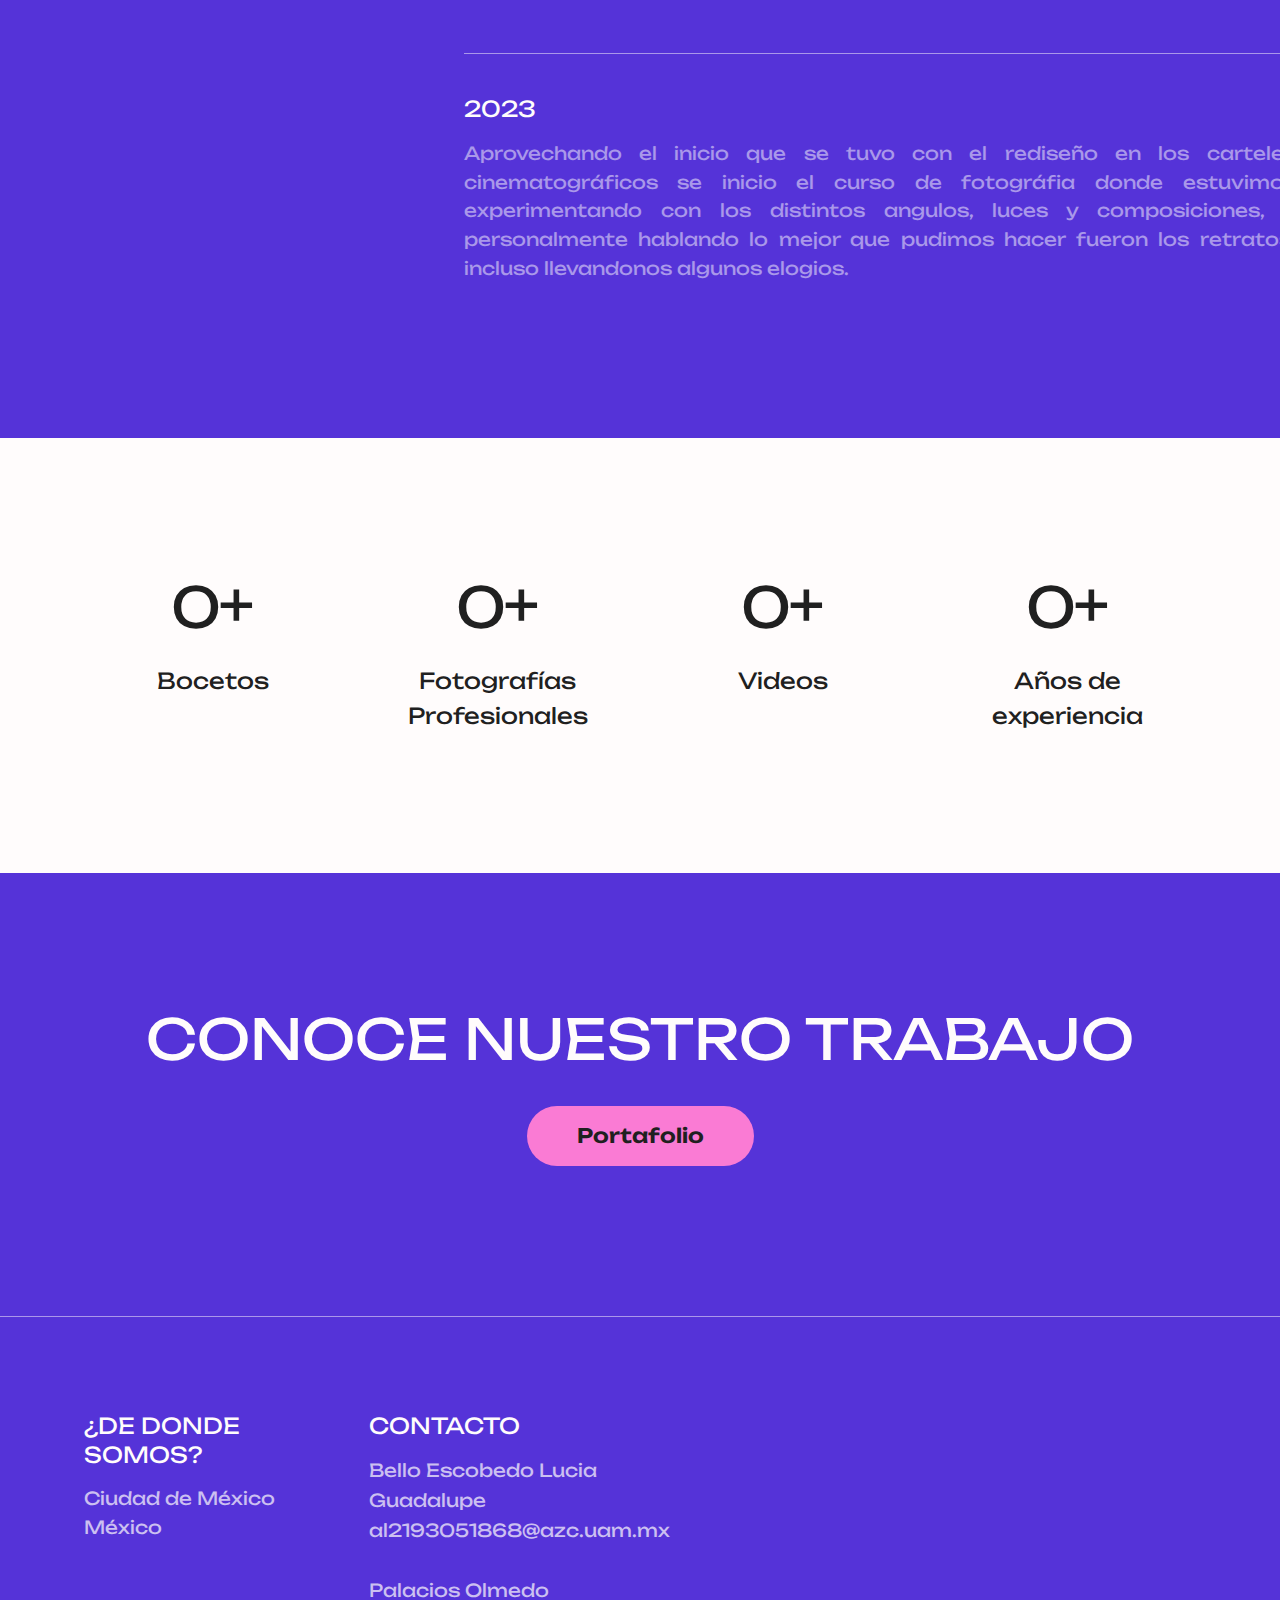
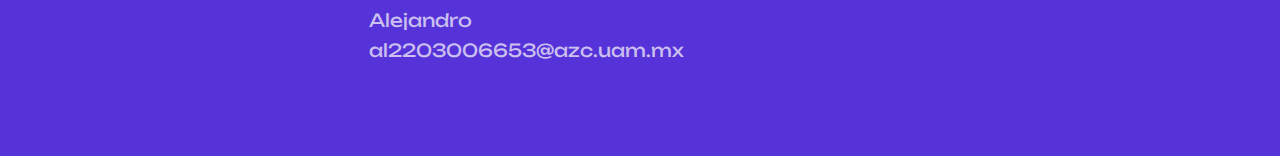
==== commit 6979e3ac: "General changes" ====
--- a/index.html
+++ b/index.html
@@ -19,7 +19,7 @@
   <link rel="stylesheet" href="assets/css/style.css">
 </head>
 
-<body>
+<body style="background-color: #fffcfc;">
   <!-- Start Header Section -->
   <header class="cs_site_header cs_style_1 cs_sticky_header">
     <div class="cs_main_header">
@@ -73,7 +73,7 @@
             <div class="cs_card_wrap">
               <div class="cs_imagebox cs_style_5 cs_focus_bg_3">
                 <div class="cs_imagebox_thumbnail">
-                  <img class="cs_imagebox_img" src="assets/img/about/Alejandro-Lucia.jpeg" alt="imagebox image">
+                  <img class="cs_imagebox_img" src="assets/img/about/alejandro-lucia.jpeg" alt="imagebox image">
                   <img class="cs_sprin_animation position-absolute" src="assets/img/shapes/star_shape_9.svg" alt="imagebox image">
                 </div>
               </div>
@@ -98,7 +98,7 @@
     </section>
     <!-- End Hero Section -->
     <!-- Start Exprience Section -->
-    <section id="experience" class="cs_focus_bg cs_white_color">
+    <section id="experience" class="cs_white_color">
       <div class="cs_height_140 cs_height_lg_70"></div>
       <div class="container">
         <div class="row">
@@ -211,7 +211,7 @@
     
     
     <!-- Start Cta Section -->
-    <section class="cs_focus_bg cs_white_color">
+    <section id="our-work" class="cs_white_color">
       <div class="container">
         <div class="cs_cta cs_style_1 text-center">
           <div class="cs_height_130 cs_height_lg_70"></div>
--- a/assets/css/style.css
+++ b/assets/css/style.css
@@ -1,4 +1,44 @@
 @import url("https://fonts.googleapis.com/css2?family=Unbounded:wght@400;500;600;700;800;900&display=swap");
+
+* {
+  font-family: "Unbounded", sans-serif;
+}
+
+*::-webkit-scrollbar {
+    width: 6px; /* Ancho de la barra de desplazamiento */
+}
+
+*::-webkit-scrollbar-track {
+    background: #f1f1f1; /* Color del fondo de la barra de desplazamiento */
+}
+
+*::-webkit-scrollbar-thumb {
+    background: #888; /* Color del "pulgar" de la barra de desplazamiento */
+    border-radius: 3px; /* Radio de borde del "pulgar" */
+}
+
+*::-moz-scrollbar {
+    width: 6px; /* Ancho de la barra de desplazamiento */
+}
+
+*::-moz-scrollbar-track {
+    background: #f1f1f1; /* Color del fondo de la barra de desplazamiento */
+}
+
+*::-moz-scrollbar-thumb {
+    background: #888; /* Color del "pulgar" de la barra de desplazamiento */
+    border-radius: 3px; /* Radio de borde del "pulgar" */
+}
+
+*:scrollbar-width {
+    thin; /* Ancho de la barra de desplazamiento */
+}
+
+*:scrollbar-color {
+    #888 #f1f1f1; /* Color del "pulgar" y del fondo de la barra de desplazamiento */
+}
+
+
 body,
 html {
   color: rgba(32, 32, 32, 0.7);
@@ -7,7 +47,6 @@
   font-weight: 400;
   line-height: 1.666em;
   overflow-x: hidden;
-  background-color: #fffcfc;
   margin: 0;
   padding: 0;
 }
@@ -1702,6 +1741,14 @@
 .cs_focus_color,
 .cs_focus_color_hover:hover {
   color: #5533d8;
+}
+
+#experience {
+  background-color: #5533d8;
+}
+
+#our-work {
+    background-color: #5533d8;
 }
 
 .cs_focus_bg,
@@ -3496,6 +3543,13 @@
   }
 }
 
+@media only screen and (max-width: 768px) {
+  .cs_video_portfolio_custom {
+    height: 370px !important;
+    width: 420px !important;
+  }
+}
+
 
 .cs_pagenation.cs_style_1 {
   display: -webkit-box;
@@ -4480,7 +4534,6 @@
   max-width: 65rem;
 }
 
-/*-----------Portfolio Style 2------------*/
 .cs_portfolio_top_wrap {
   padding: 0 110px 80px 110px;
   border-bottom: 1px solid rgba(255, 252, 252, 0.5);
